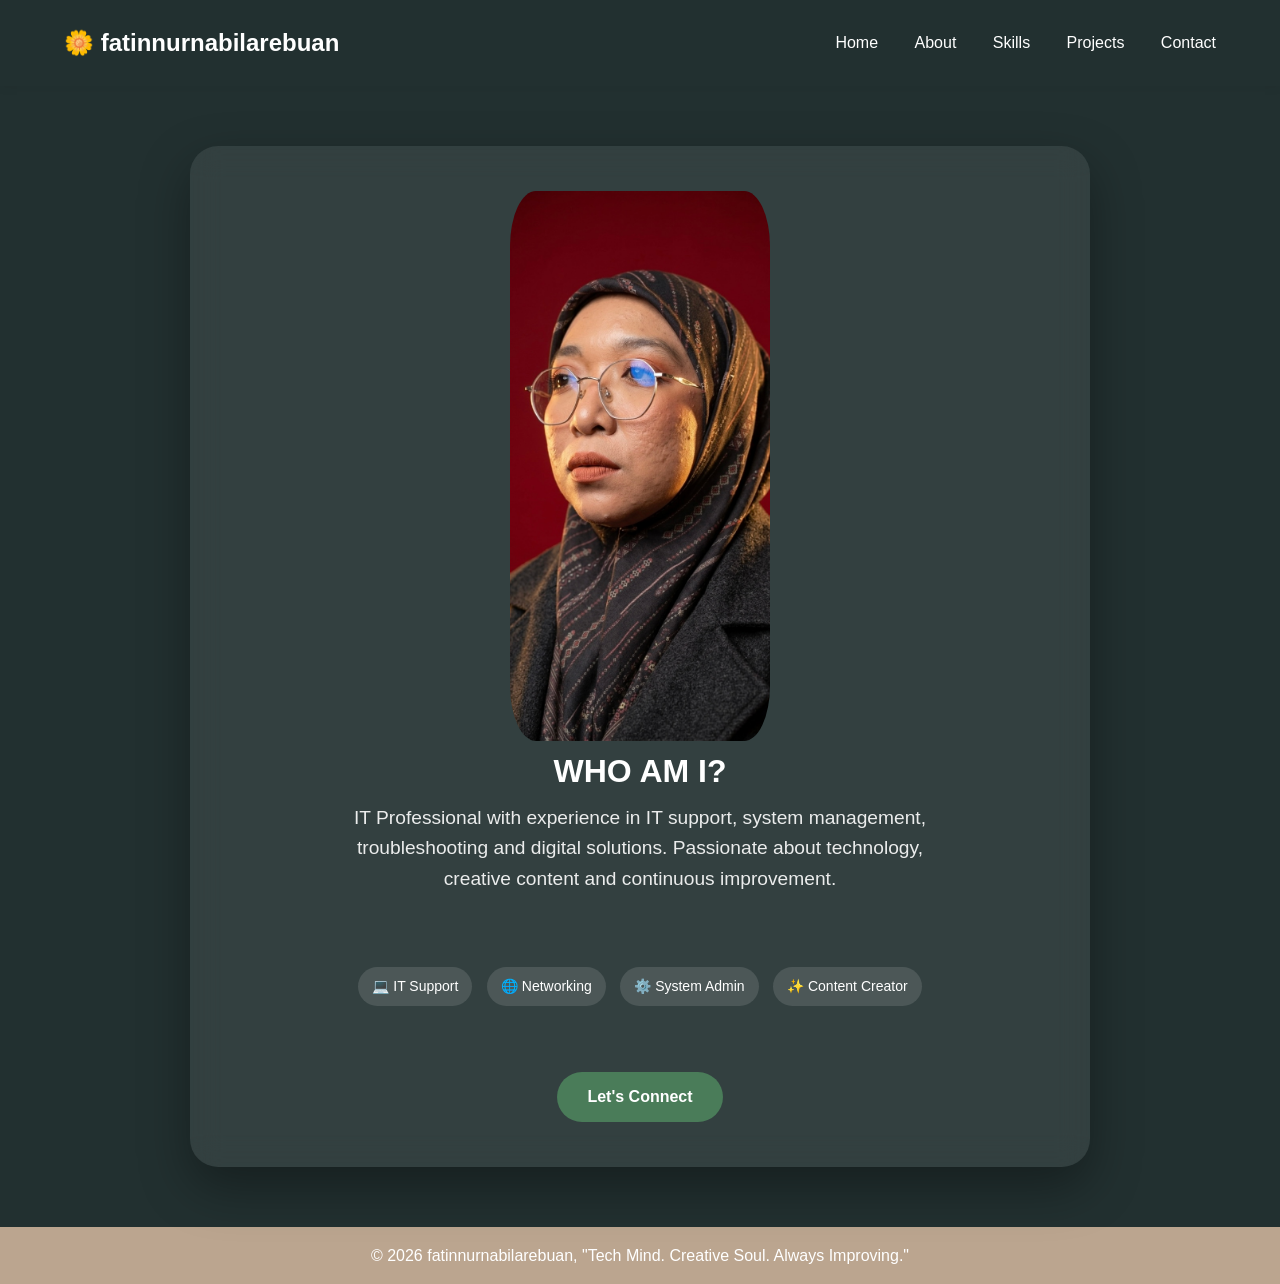
==== index.html @ 45beda09 "Update index.html" ====
<!DOCTYPE html>
<html lang="en">
<head>
    <meta charset="UTF-8">
    <meta name="viewport" content="width=device-width, initial-scale=1.0">
    <title>fatinnurnabilarebuan</title>
    <style>
        /* CSS Variables for Earthy Colors */
        :root {
            --earth-dark: #1b261b;
            --earth-moss: #4a7c59;
            --earth-light: #e8f5e9;
            --earth-text: #333333;
            --earth-white: #ffffff;
        }

        /* Base Resets & Typography */
        * {
            margin: 0;
            padding: 0;
            box-sizing: border-box;
            font-family: 'Segoe UI', Tahoma, Geneva, Verdana, sans-serif;
        }

        body {
            /*background-color: var(--earth-light);*/
			background-color: #223030;
			color: var(--earth-text);
			line-height: 1.6;
			display: flex;
			flex-direction: column;
			/*min-height: 100vh;*/
        }

        /* Header Navigation */
        header {
            display: flex;
            justify-content: space-between;
            align-items: center;
            padding: 1.5rem 5%;
            /*background-color: var(--earth-white);*/
            background-color: #223030;
            box-shadow: 0 2px 10px rgba(0,0,0,0.05);
        }

        .logo {
            font-size: 1.5rem;
            font-weight: bold;
            color: var(--earth-white);
            display: flex;
            align-items: center;
            gap: 8px;
        }

        nav a {
            text-decoration: none;
            color: var(--earth-white);
            margin-left: 2rem;
            font-weight: 500;
            transition: color 0.3s ease;
        }

        nav a:hover {
            color: var(--earth-moss);
        }

        /* Hero Section*/
        /*.hero {
            /*background: linear-gradient(rgba(27, 38, 27, 0.85), rgba(27, 38, 27, 0.85)), url('https://unsplash.com') no-repeat center center/cover;*/
            background: linear-gradient(rgba(149, 157, 144, 0.85), rgba(149, 157, 144, 0.85)), url('https://unsplash.com') no-repeat center center/cover;
            color: var(--earth-white);
            text-align: center;
            padding: 85px 5%;
        }*/

        .card h1 {
            font-size: 3rem;
            margin-bottom: 1rem;
        }

        .card p {
            font-size: 1.2rem;
            max-width: 600px;
            margin: 0 auto 2rem auto;
            opacity: 0.9;
        }

        .btn {
            background-color: var(--earth-moss);
            color: var(--earth-white);
            padding: 12px 30px;
            border-radius: 50px;
            text-decoration: none;
            font-weight: bold;
            display: inline-block;
            transition: transform 0.3s ease, background-color 0.3s ease;
        }

        .btn:hover {
            background-color: #385e43;
            transform: translateY(-3px);
        }

        /* Features Section */
        /*.features {
            display: grid;
            grid-template-columns: repeat(auto-fit, minmax(300px, 1fr));
            gap: 2rem;
            padding: 5rem 5%;
            max-width: 1200px;
            margin: 0 auto;
        }*/

        
        .card:hover {
            transform: translateY(-10px);
        }

        .card h3 {
            color: var(--earth-moss);
            margin-bottom: 1rem;
            font-size: 1.4rem;
        }

        /* Footer */
        footer {
            /*background-color: var(--earth-dark);*/
             background-color: #BBA58F;
			color: var(--earth-white);
			text-align: center;
			padding: 1rem;
			margin-top: auto;
        }
		
		/* Profile Image */
		.profile {
			width: 260px;
			height: 550px;
			object-fit: cover;
			border-radius: 10%;
			/*border: 5px solid rgba(255,255,255,.3);*/
		}
		
		/* Main Card*/
		.card {
			width: min(900px, 92%);
			padding: 45px;
			border-radius: 28px;
			background: rgba(255,255,255,0.08);
			backdrop-filter: blur(15px);
			box-shadow: 0 20px 50px rgba(0,0,0,.35);
			color: var(--earth-white);
			gap: 5px;
			align-items: center;
			align: center;
			display: flex;
			text-align: center;
			flex-direction: column;
			
			/* ✨ HANGING EFFECT
			transform: translateY(-20px);*/
		}

		/* Profile Image */
		.profile {
			width: 260px;
			height: 550px;
			object-fit: cover;
			border-radius: 10%;
			/*border: 5px solid rgba(255,255,255,.3);*/
		}
		/* Skill Tags */
		.badges span {
			display: inline-block;
			background: rgba(255,255,255,.12);
			padding: 8px 14px;
			border-radius: 20px;
			margin: 5px;
			font-size: 14px;
		}
		
		/* Mobile Responsive*/
		@media(max-width:700px){

			.card {
				text-align: center;
			}

			.profile {
				width: 200px;
				height: 200px;
			}

			h1 {
				font-size: 32px;
			}

			.tagline {
				font-size: 18px;
			}
		}
		
		.wrapper {
			flex: 1;
			display: flex;
			justify-content: center;
			align-items: center;
			padding: 60px 20px;
		}
    </style>
</head>
<body>

    <!-- Navigation -->
    <header>
        <div class="logo">
            🌼 fatinnurnabilarebuan
        </div>
        <nav>
            <a href="#">Home</a>
            <a href="#">About</a>
            <a href="#">Skills</a>
            <a href="#">Projects</a>
            <a href="#">Contact</a>
        </nav>
    </header>

    <!-- Card Class-->
    <!--section class="hero"-->
	<main class="wrapper">
	<div class="card">
		<img class="profile" src="profile.jpeg"	alt="Fatin Nabila Profile Photo">
        <h1>WHO AM I?</h1>

        <!--div class="tagline">
            Tech Mind. Creative Soul. Always Improving.
        </div-->
        <p>
            IT Professional with experience in IT support, 
            system management, troubleshooting and digital solutions.
            Passionate about technology, creative content and 
            continuous improvement.
        </p><br>
        <div class="badges">

            <span>💻 IT Support</span>
            <span>🌐 Networking</span>
            <span>⚙️ System Admin</span>
            <span>✨ Content Creator</span>

        </div><br><br>

        <a class="btn" href="#">
            Let's Connect
        </a>
		
	</div></main>
	
	    <!-- Footer -->
    <footer>
        <p>&copy; 2026 fatinnurnabilarebuan, "Tech Mind. Creative Soul. Always Improving."</p>
    </footer>
	
</body>

</html>
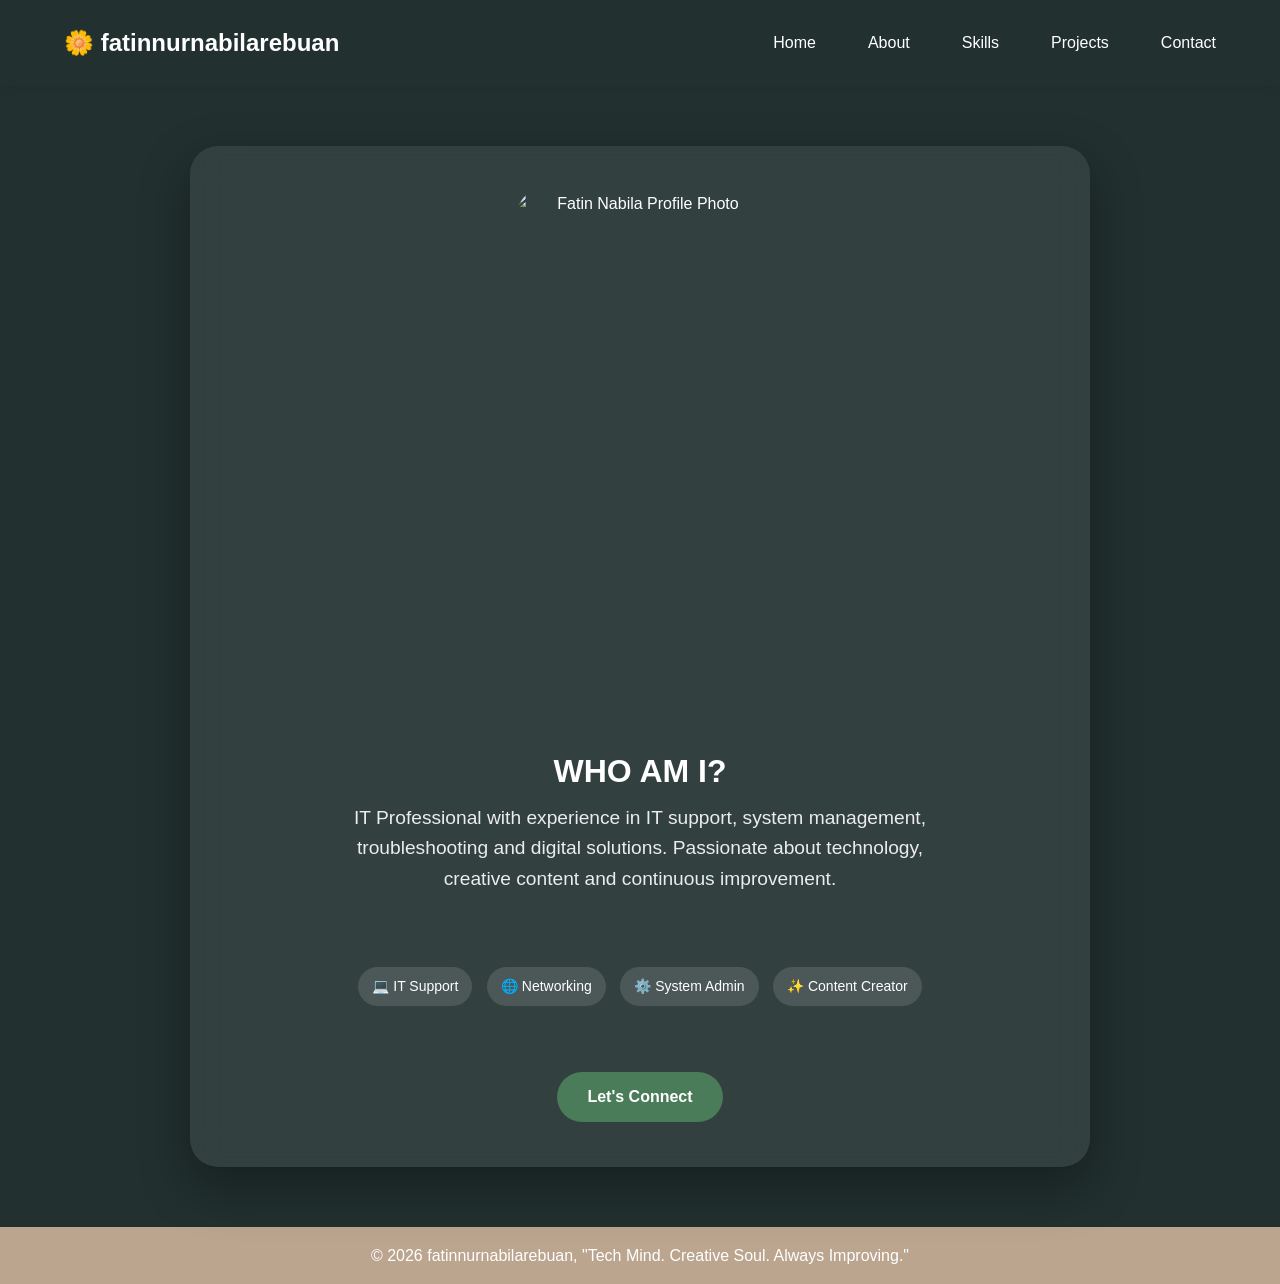
==== commit a56850e6: "Add files via upload" ====
--- a/index.html
+++ b/index.html
@@ -207,6 +207,48 @@
 			align-items: center;
 			padding: 60px 20px;
 		}
+		
+		/* Desktop nav */
+		nav {
+			display: flex;
+			gap: 20px;
+		}
+
+		/* hide hamburger on desktop */
+		.menu-toggle {
+			display: none;
+			font-size: 28px;
+			color: white;
+			cursor: pointer;
+		}
+
+		/* MOBILE */
+		@media (max-width: 768px) {
+
+			.menu-toggle {
+				display: block;
+			}
+
+			nav {
+				position: absolute;
+				top: 70px;
+				right: 0;
+				background: #223030;
+				flex-direction: column;
+				width: 200px;
+				padding: 15px;
+
+				display: none; /* hidden by default */
+			}
+
+			nav.active {
+				display: flex;
+			}
+
+			nav a {
+				padding: 10px 0;
+			}
+		}
     </style>
 </head>
 <body>
@@ -216,20 +258,26 @@
         <div class="logo">
             🌼 fatinnurnabilarebuan
         </div>
-        <nav>
-            <a href="#">Home</a>
-            <a href="#">About</a>
-            <a href="#">Skills</a>
-            <a href="#">Projects</a>
-            <a href="#">Contact</a>
-        </nav>
+        
+		<!-- Hamburger Button -->
+		<div class="menu-toggle" onclick="toggleMenu()">
+			☰
+		</div>
+
+		<nav id="navMenu">
+			<a href="#">Home</a>
+			<a href="#">About</a>
+			<a href="#">Skills</a>
+			<a href="#">Projects</a>
+			<a href="#">Contact</a>
+		</nav>
     </header>
 
     <!-- Card Class-->
     <!--section class="hero"-->
 	<main class="wrapper">
 	<div class="card">
-		<img class="profile" src="profile.jpeg"	alt="Fatin Nabila Profile Photo">
+		<img class="profile" src="my-portfolio/profile.jpeg"	alt="Fatin Nabila Profile Photo">
         <h1>WHO AM I?</h1>
 
         <!--div class="tagline">
@@ -261,6 +309,11 @@
         <p>&copy; 2026 fatinnurnabilarebuan, "Tech Mind. Creative Soul. Always Improving."</p>
     </footer>
 	
+	<script>
+	function toggleMenu() {
+		document.getElementById("navMenu").classList.toggle("active");
+	}
+	</script>
 </body>
 
 </html>
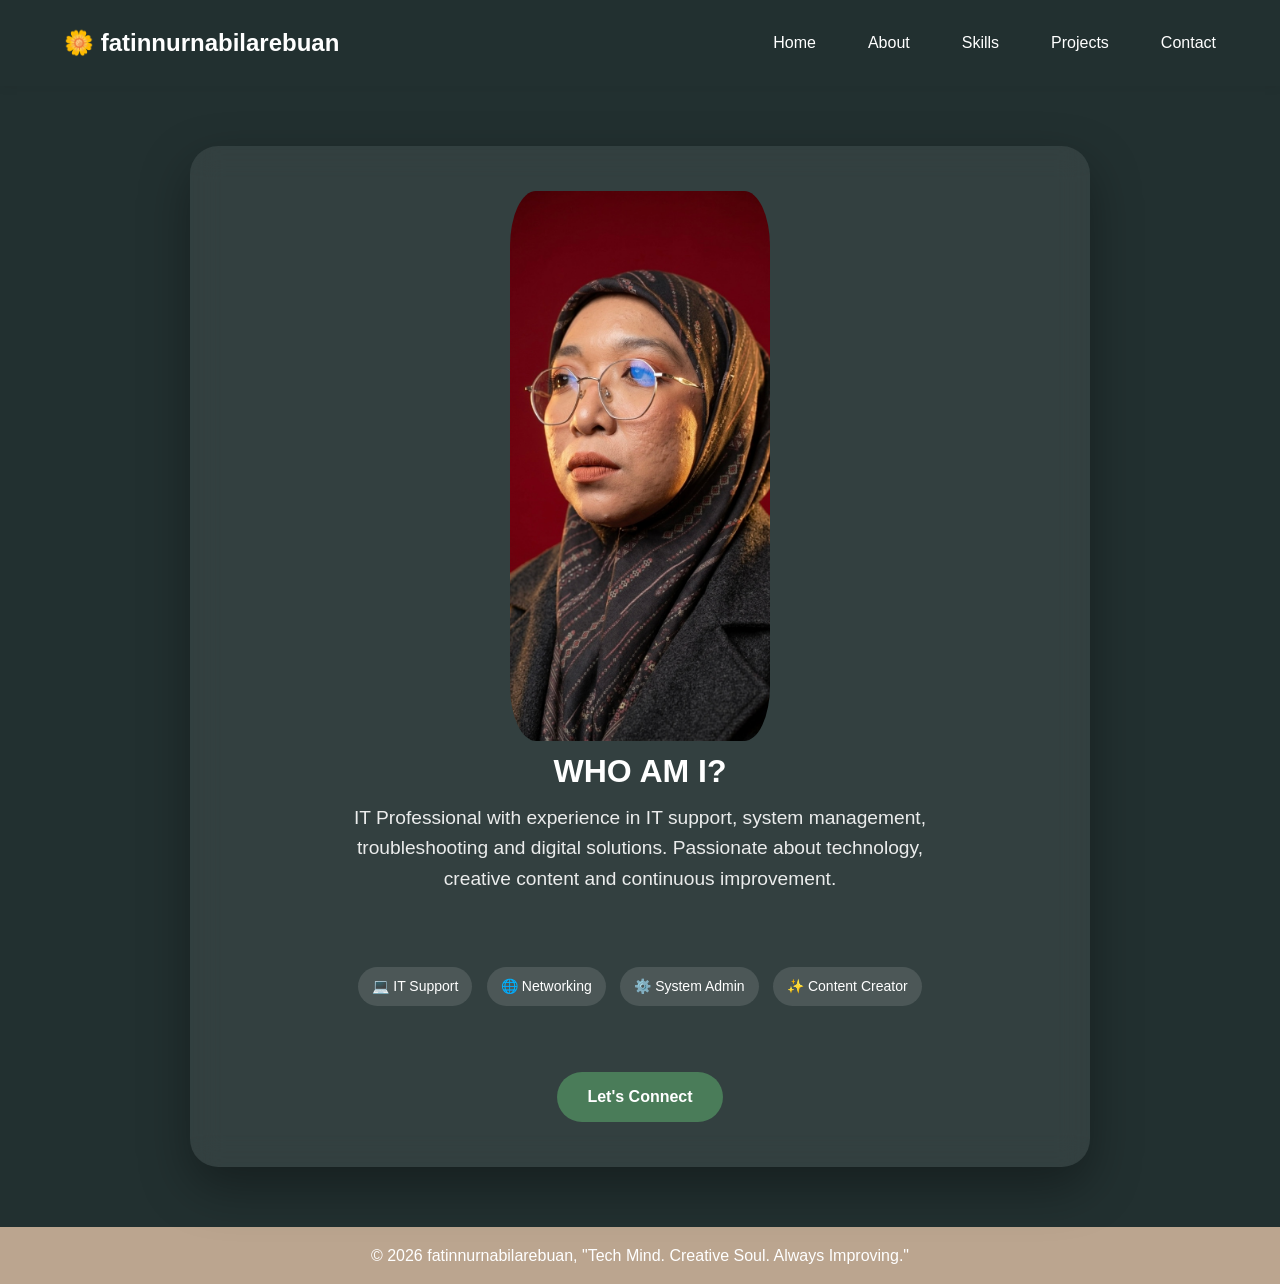
==== commit 016fc61e: "Update index.html" ====
--- a/index.html
+++ b/index.html
@@ -271,13 +271,17 @@
 			<a href="#">Projects</a>
 			<a href="#">Contact</a>
 		</nav>
+
+		<script>
+			function toggleMenu() {	document.getElementById("navMenu").classList.toggle("active");}
+		</script>
     </header>
 
     <!-- Card Class-->
     <!--section class="hero"-->
 	<main class="wrapper">
 	<div class="card">
-		<img class="profile" src="my-portfolio/profile.jpeg"	alt="Fatin Nabila Profile Photo">
+		<img class="profile" src="profile.jpeg"	alt="Fatin Nabila Profile Photo">
         <h1>WHO AM I?</h1>
 
         <!--div class="tagline">
@@ -309,11 +313,7 @@
         <p>&copy; 2026 fatinnurnabilarebuan, "Tech Mind. Creative Soul. Always Improving."</p>
     </footer>
 	
-	<script>
-	function toggleMenu() {
-		document.getElementById("navMenu").classList.toggle("active");
-	}
-	</script>
+	
 </body>
 
 </html>
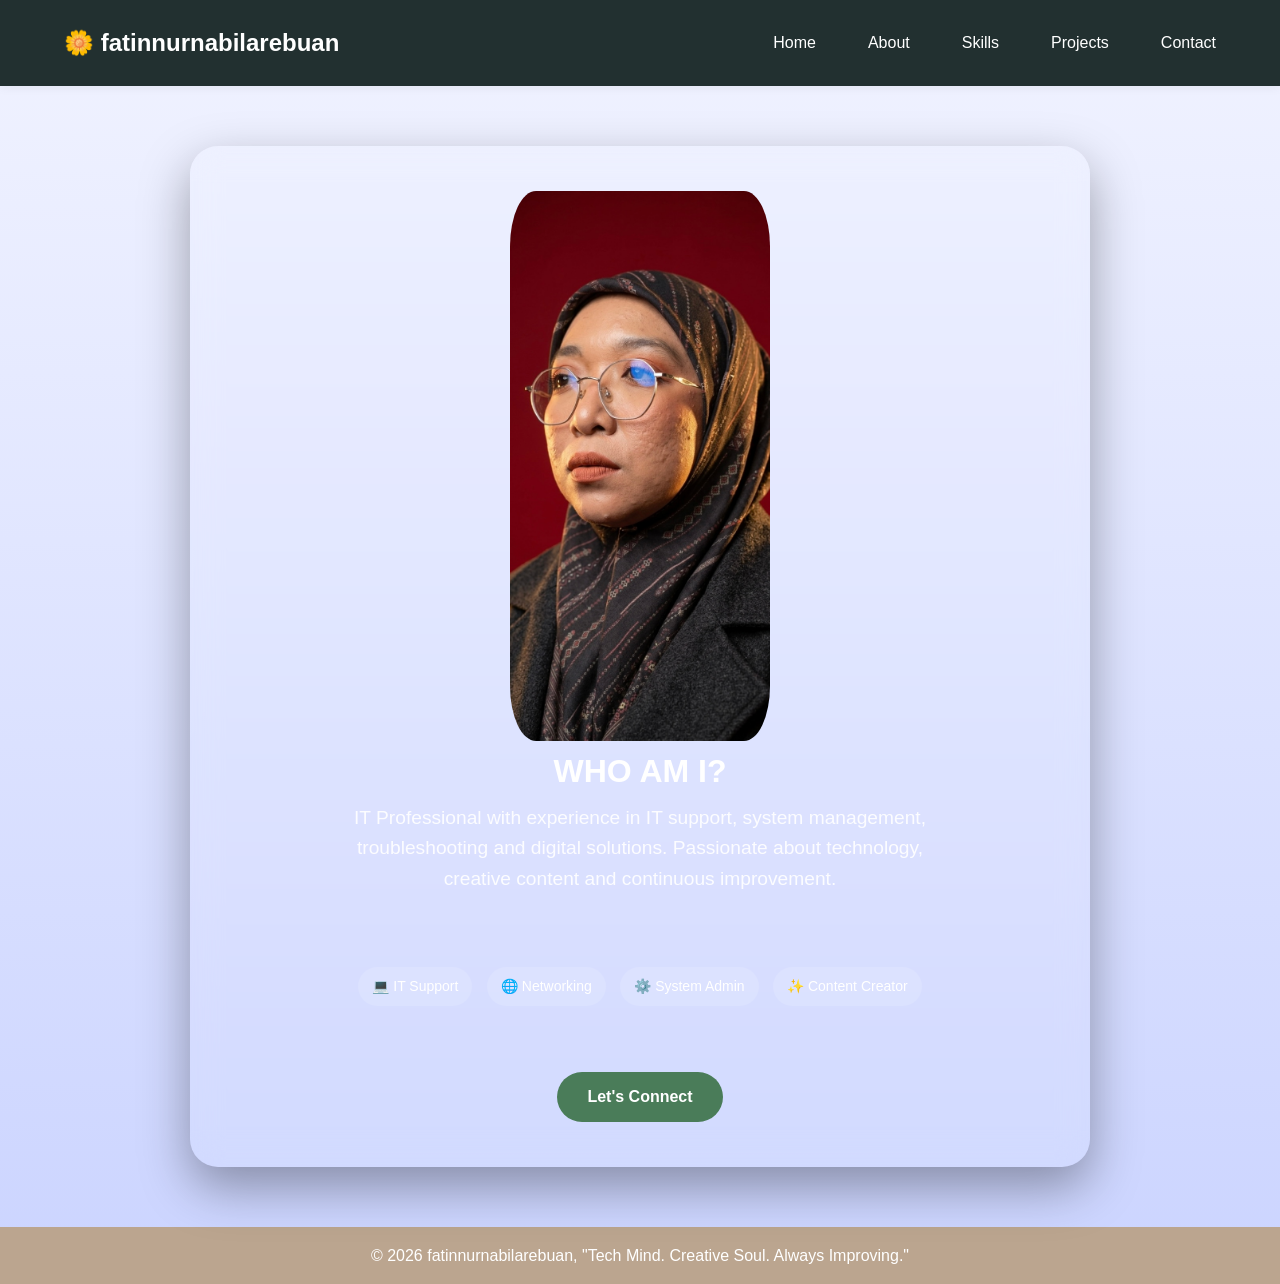
==== commit 75d5d70a: "Add files via upload" ====
--- a/index.html
+++ b/index.html
@@ -3,6 +3,7 @@
 <head>
     <meta charset="UTF-8">
     <meta name="viewport" content="width=device-width, initial-scale=1.0">
+	<link rel="stylesheet" href="style.css" />
     <title>fatinnurnabilarebuan</title>
     <style>
         /* CSS Variables for Earthy Colors */
@@ -272,9 +273,6 @@
 			<a href="#">Contact</a>
 		</nav>
 
-		<script>
-			function toggleMenu() {	document.getElementById("navMenu").classList.toggle("active");}
-		</script>
     </header>
 
     <!-- Card Class-->
@@ -313,7 +311,11 @@
         <p>&copy; 2026 fatinnurnabilarebuan, "Tech Mind. Creative Soul. Always Improving."</p>
     </footer>
 	
-	
+	<script>
+	function toggleMenu() {
+		document.getElementById("navMenu").classList.toggle("active");
+	}
+	</script>
 </body>
 
 </html>
--- a/style.css
+++ b/style.css
@@ -0,0 +1,251 @@
+/* Importing Google Fonts - Poppins */
+@import url('https://fonts.googleapis.com/css2?family=Poppins:wght@400;500;600;700&display=swap');
+
+* {
+  margin: 0;
+  padding: 0;
+  box-sizing: border-box;
+  font-family: "Poppins", sans-serif;
+}
+
+body {
+  min-height: 100vh;
+  background: linear-gradient(#F1F3FF, #CBD4FF);
+}
+
+.sidebar {
+  position: fixed;
+  top: 0;
+  left: 0;
+  z-index: 10;
+  width: 270px;
+  height: 100vh;
+  background: #151A2D;
+  transition: all 0.4s ease;
+}
+
+.sidebar.collapsed {
+  width: 85px;
+}
+
+.sidebar .sidebar-header {
+  display: flex;
+  position: relative;
+  padding: 25px 20px;
+  align-items: center;
+  justify-content: space-between;
+}
+
+.sidebar-header .header-logo img {
+  width: 46px;
+  height: 46px;
+  display: block;
+  object-fit: contain;
+  border-radius: 50%;
+}
+
+.sidebar-header .sidebar-toggler,
+.sidebar-menu-button {
+  position: absolute;
+  right: 20px;
+  height: 35px;
+  width: 35px;
+  color: #151A2D;
+  border: none;
+  cursor: pointer;
+  display: flex;
+  background: #EEF2FF;
+  align-items: center;
+  justify-content: center;
+  border-radius: 8px;
+  transition: 0.4s ease;
+}
+
+.sidebar.collapsed .sidebar-header .sidebar-toggler {
+  transform: translate(-4px, 65px);
+}
+
+.sidebar-header .sidebar-toggler span,
+.sidebar-menu-button span {
+  font-size: 1.75rem;
+  transition: 0.4s ease;
+}
+
+.sidebar.collapsed .sidebar-header .sidebar-toggler span {
+  transform: rotate(180deg);
+}
+
+.sidebar-header .sidebar-toggler:hover {
+  background: #d9e1fd;
+}
+
+.sidebar-nav .nav-list {
+  list-style: none;
+  display: flex;
+  gap: 4px;
+  padding: 0 15px;
+  flex-direction: column;
+  transform: translateY(15px);
+  transition: 0.4s ease;
+}
+
+.sidebar .sidebar-nav .primary-nav {
+  overflow-y: auto;
+  scrollbar-width: thin;
+  padding-bottom: 20px;
+  height: calc(100vh - 227px);
+  scrollbar-color: transparent transparent;
+}
+
+.sidebar .sidebar-nav .primary-nav:hover {
+  scrollbar-color: #EEF2FF transparent;
+}
+
+.sidebar.collapsed .sidebar-nav .primary-nav {
+  overflow: unset;
+  transform: translateY(65px);
+}
+
+.sidebar-nav .nav-item .nav-link {
+  color: #fff;
+  display: flex;
+  gap: 12px;
+  white-space: nowrap;
+  border-radius: 8px;
+  padding: 11px 15px;
+  align-items: center;
+  text-decoration: none;
+  border: 1px solid #151A2D;
+  transition: 0.4s ease;
+}
+
+.sidebar-nav .nav-item:is(:hover, .open)>.nav-link:not(.dropdown-title) {
+  color: #151A2D;
+  background: #EEF2FF;
+}
+
+.sidebar .nav-link .nav-label {
+  transition: opacity 0.3s ease;
+}
+
+.sidebar.collapsed .nav-link :where(.nav-label, .dropdown-icon) {
+  opacity: 0;
+  pointer-events: none;
+}
+
+.sidebar.collapsed .nav-link .dropdown-icon {
+  transition: opacity 0.3s 0s ease;
+}
+
+.sidebar-nav .secondary-nav {
+  position: absolute;
+  bottom: 35px;
+  width: 100%;
+  background: #151A2D;
+}
+
+.sidebar-nav .nav-item {
+  position: relative;
+}
+
+/* Dropdown Stylings */
+.sidebar-nav .dropdown-container .dropdown-icon {
+  margin: 0 -4px 0 auto;
+  transition: transform 0.4s ease, opacity 0.3s 0.2s ease;
+}
+
+.sidebar-nav .dropdown-container.open .dropdown-icon {
+  transform: rotate(180deg);
+}
+
+.sidebar-nav .dropdown-menu {
+  height: 0;
+  overflow-y: hidden;
+  list-style: none;
+  padding-left: 15px;
+  transition: height 0.4s ease;
+}
+
+.sidebar.collapsed .dropdown-menu {
+  position: absolute;
+  top: -10px;
+  left: 100%;
+  opacity: 0;
+  height: auto !important;
+  padding-right: 10px;
+  overflow-y: unset;
+  pointer-events: none;
+  border-radius: 0 10px 10px 0;
+  background: #151A2D;
+  transition: 0s;
+}
+
+.sidebar.collapsed .dropdown-menu:has(.dropdown-link) {
+  padding: 7px 10px 7px 24px;
+}
+
+.sidebar.sidebar.collapsed .nav-item:hover>.dropdown-menu {
+  opacity: 1;
+  pointer-events: auto;
+  transform: translateY(12px);
+  transition: all 0.4s ease;
+}
+
+.sidebar.sidebar.collapsed .nav-item:hover>.dropdown-menu:has(.dropdown-link) {
+  transform: translateY(10px);
+}
+
+.dropdown-menu .nav-item .nav-link {
+  color: #F1F4FF;
+  padding: 9px 15px;
+}
+
+.sidebar.collapsed .dropdown-menu .nav-link {
+  padding: 7px 15px;
+}
+
+.dropdown-menu .nav-item .nav-link.dropdown-title {
+  display: none;
+  color: #fff;
+  padding: 9px 15px;
+}
+
+.dropdown-menu:has(.dropdown-link) .nav-item .dropdown-title {
+  font-weight: 500;
+  padding: 7px 15px;
+}
+
+.sidebar.collapsed .dropdown-menu .nav-item .dropdown-title {
+  display: block;
+}
+
+.sidebar-menu-button {
+  display: none;
+}
+
+/* Responsive media query code for small screens */
+@media (max-width: 768px) {
+  .sidebar-menu-button {
+    position: fixed;
+    left: 20px;
+    top: 20px;
+    height: 40px;
+    width: 42px;
+    display: flex;
+    color: #F1F4FF;
+    background: #151A2D;
+  }
+
+  .sidebar.collapsed {
+    width: 270px;
+    left: -270px;
+  }
+
+  .sidebar.collapsed .sidebar-header .sidebar-toggler {
+    transform: none;
+  }
+
+  .sidebar.collapsed .sidebar-nav .primary-nav {
+    transform: translateY(15px);
+  }
+}
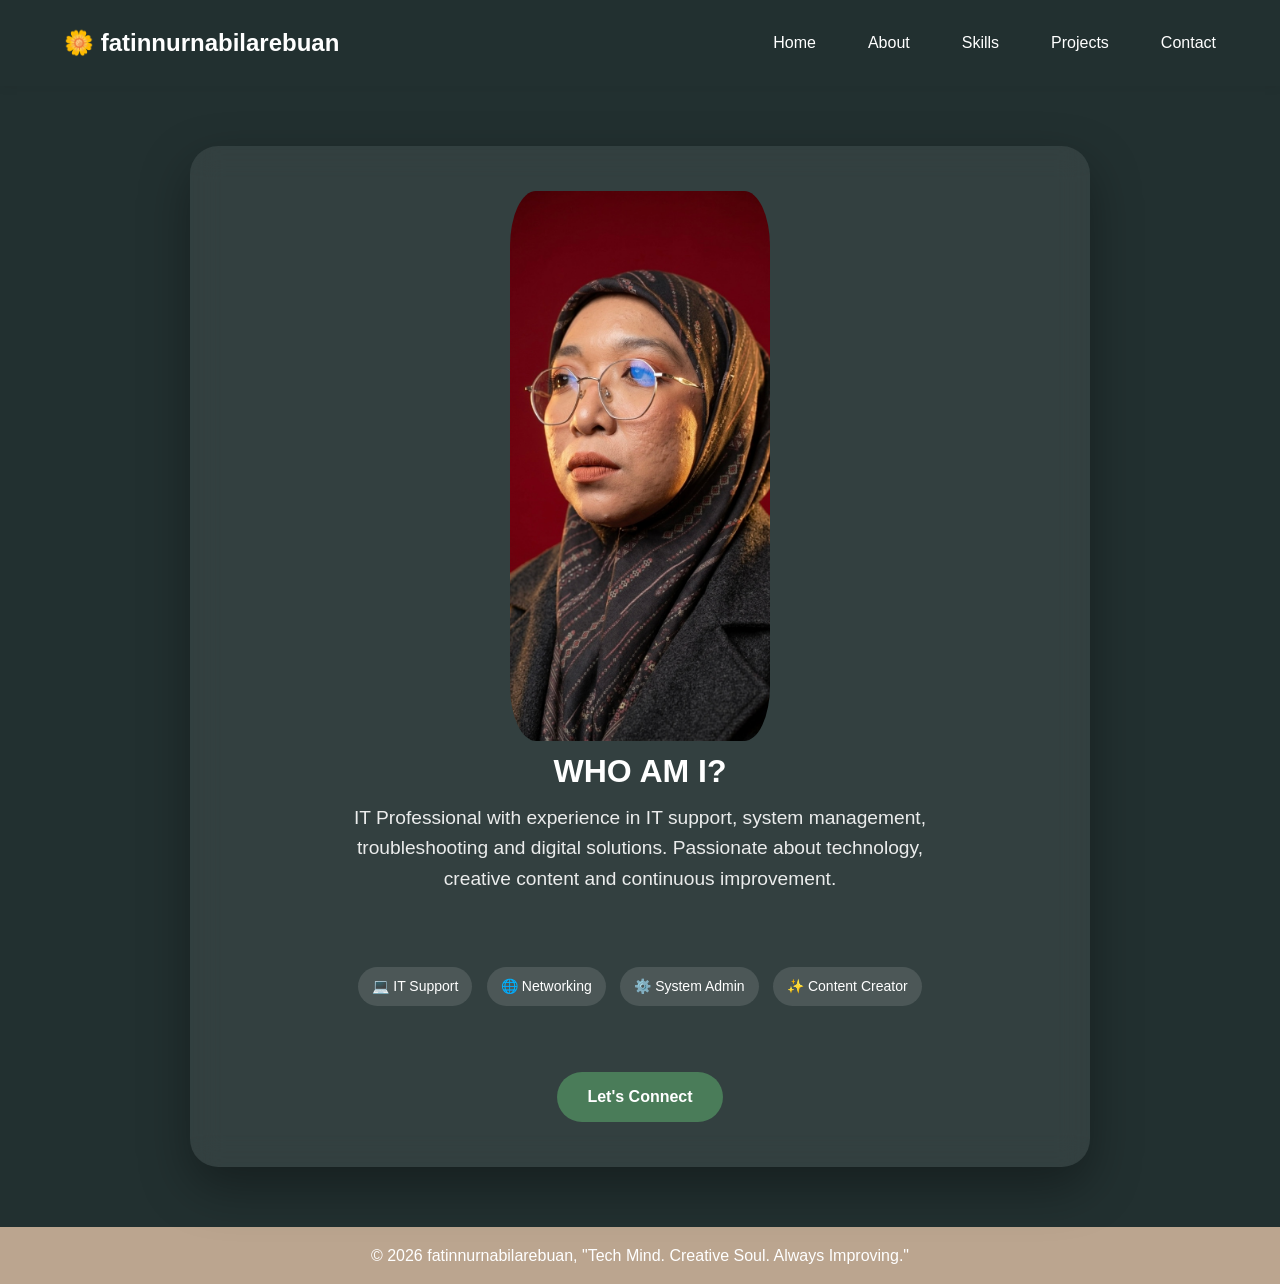
==== commit da1e5fc6: "Update index.html" ====
--- a/index.html
+++ b/index.html
@@ -259,7 +259,10 @@
         <div class="logo">
             🌼 fatinnurnabilarebuan
         </div>
-        
+
+		<button class="sidebar-menu-button">
+      	<span class="material-symbols-rounded">menu</span>
+    	</button>
 		<!-- Hamburger Button -->
 		<div class="menu-toggle" onclick="toggleMenu()">
 			☰
--- a/style.css
+++ b/style.css
@@ -1,7 +1,7 @@
 /* Importing Google Fonts - Poppins */
 @import url('https://fonts.googleapis.com/css2?family=Poppins:wght@400;500;600;700&display=swap');
 
-* {
+/* {
   margin: 0;
   padding: 0;
   box-sizing: border-box;
@@ -11,7 +11,7 @@
 body {
   min-height: 100vh;
   background: linear-gradient(#F1F3FF, #CBD4FF);
-}
+}*/
 
 .sidebar {
   position: fixed;
@@ -248,4 +248,4 @@
   .sidebar.collapsed .sidebar-nav .primary-nav {
     transform: translateY(15px);
   }
-}+}
